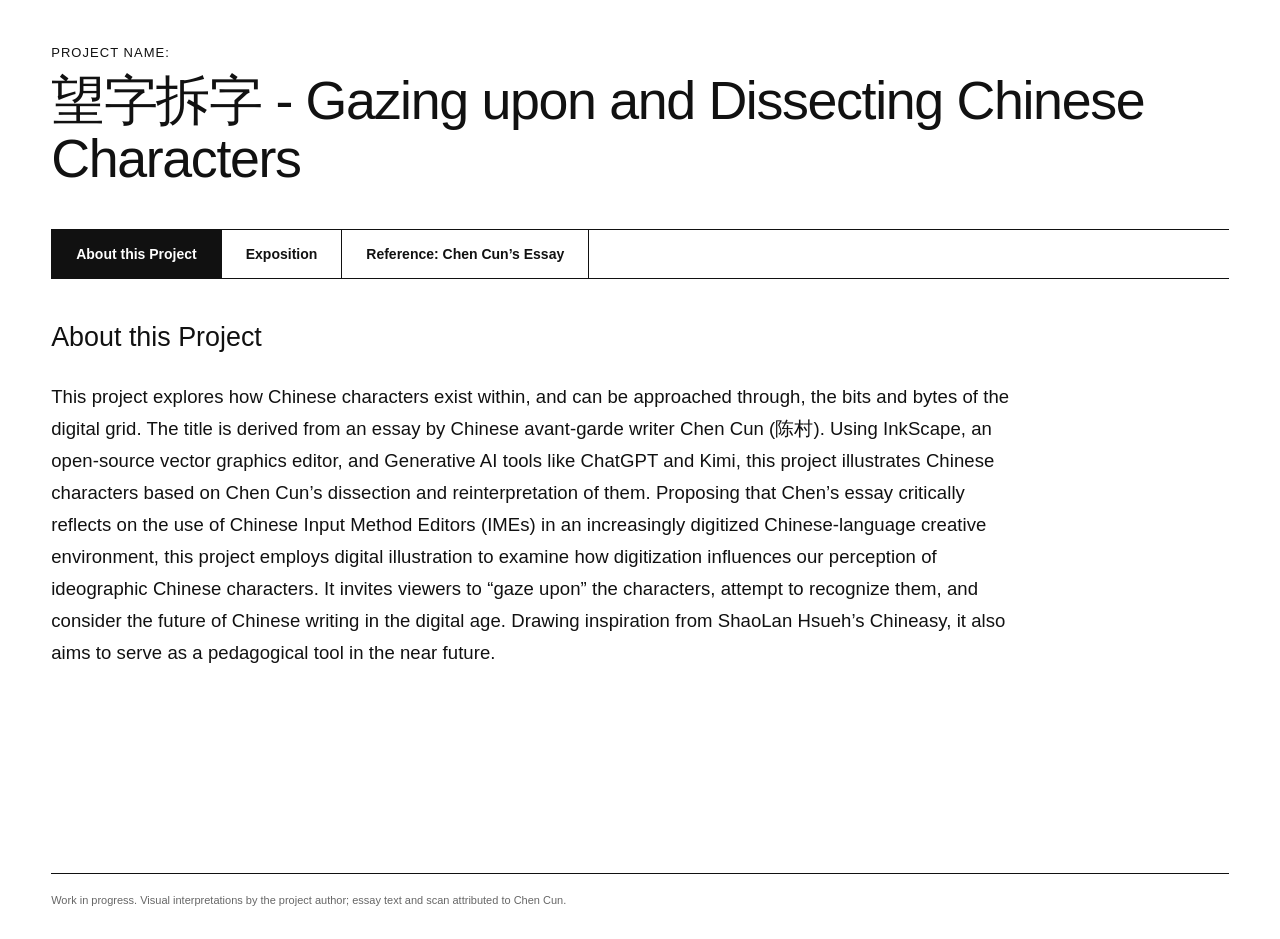
==== index.html @ f2b45649 "Add website files to repository root Add website files to repository root" ====
<!doctype html>
<html lang="en">
<head>
  <meta charset="utf-8" />
  <meta name="viewport" content="width=device-width, initial-scale=1" />
  <meta name="description" content="望字拆字 - Gazing upon and Dissecting Chinese Characters, a digital illustration and artistic research project." />
  <title>望字拆字 - Gazing upon and Dissecting Chinese Characters</title>
  <link rel="stylesheet" href="./styles.css" />
  <script src="./app.js" defer></script>
</head>
<body>
  <header class="site-header">
    <div class="title-block">
      <p class="project-label">Project name:</p>
      <h1>望字拆字 - Gazing upon and Dissecting Chinese Characters</h1>
    </div>

    <nav class="tab-bar" aria-label="Project sections" role="tablist">
      <button class="tab-button is-active" id="tab-about" type="button" role="tab" aria-selected="true" aria-controls="panel-about" data-tab="about">About this Project</button>
      <button class="tab-button" id="tab-exposition" type="button" role="tab" aria-selected="false" aria-controls="panel-exposition" data-tab="exposition">Exposition</button>
      <button class="tab-button" id="tab-reference" type="button" role="tab" aria-selected="false" aria-controls="panel-reference" data-tab="reference">Reference: Chen Cun’s Essay</button>
    </nav>
  </header>

  <main class="site-main">
    <section class="tab-panel about-panel" id="panel-about" role="tabpanel" tabindex="0" aria-labelledby="tab-about" data-panel="about">
      <h2>About this Project</h2>
      <div class="about-copy">
        <p>This project explores how Chinese characters exist within, and can be approached through, the bits and bytes of the digital grid. The title is derived from an essay by Chinese avant-garde writer Chen Cun (陈村). Using InkScape, an open-source vector graphics editor, and Generative AI tools like ChatGPT and Kimi, this project illustrates Chinese characters based on Chen Cun’s dissection and reinterpretation of them. Proposing that Chen’s essay critically reflects on the use of Chinese Input Method Editors (IMEs) in an increasingly digitized Chinese-language creative environment, this project employs digital illustration to examine how digitization influences our perception of ideographic Chinese characters. It invites viewers to “gaze upon” the characters, attempt to recognize them, and consider the future of Chinese writing in the digital age. Drawing inspiration from ShaoLan Hsueh’s Chineasy, it also aims to serve as a pedagogical tool in the near future.</p>
      </div>
    </section>

    <section class="tab-panel exposition-panel" id="panel-exposition" role="tabpanel" tabindex="0" aria-labelledby="tab-exposition" data-panel="exposition" hidden>
      <h2>Exposition</h2>
      <p class="section-intro">Five preliminary visual studies, presented in the order in which the characters appear in Chen Cun’s essay.</p>

      <div class="exposition-grid">
        <article class="exposition-item">
          <figure class="artwork-frame"><img src="./assets/images/C001_yi.webp" alt="Conceptual illustration for the Chinese character 一" loading="eager" /></figure>
          <div class="work-text"><h3 lang="zh-Hans">一</h3><p lang="zh-Hans">在中国人看来，一是基本的、起初的。所以平，所以深长，道生一。一生二，二生三，三生万物。西人的1是站着的。不牢靠但较有动感。一，它允许二三叠起来，有积累的快乐。西人的1，是数字的魔术，所有的阿拉伯数字，都是1的变体。</p></div>
        </article>

        <article class="exposition-item">
          <figure class="artwork-frame"><img src="./assets/images/C002_ren.webp" alt="Conceptual illustration for the Chinese character 人" loading="lazy" /></figure>
          <div class="work-text"><h3 lang="zh-Hans">人</h3><p lang="zh-Hans">几乎没有比它更简单的字了。一撇一捺，是个稍息的姿势。人的头被忽略了，手被忽略了。我们最看重的东西居然可以不算。造字的时候，仓颉注重的是人的直立，这是人的最显著的特征了。人，很舒展，写起来特别舒服。</p></div>
        </article>

        <article class="exposition-item">
          <figure class="artwork-frame"><img src="./assets/images/C003_huo.webp" alt="Conceptual illustration for the Chinese character 火" loading="lazy" /></figure>
          <div class="work-text"><h3 lang="zh-Hans">火</h3><p lang="zh-Hans">在人的耳朵那儿弄出两点，代表两朵小火苗。真是喜气洋洋的。那两点悬在半空，上不巴天，下不着地，飘飘忽忽的，很传神。</p></div>
        </article>

        <article class="exposition-item">
          <figure class="artwork-frame"><img src="./assets/images/C004_da.webp" alt="Conceptual illustration for the Chinese character 大" loading="lazy" /></figure>
          <div class="work-text"><h3 lang="zh-Hans">大</h3><p lang="zh-Hans">人的两手侧平举，就大了。大总是源于扩张。似乎是人伸懒腰的样子。</p></div>
        </article>

        <article class="exposition-item">
          <figure class="artwork-frame"><img src="./assets/images/C005_qi.webp" alt="Conceptual illustration for the Chinese character 妻" loading="lazy" /></figure>
          <div class="work-text"><h3 lang="zh-Hans">妻</h3><p lang="zh-Hans">女的上面是事啊。女人的头上顶着那么多的事情，一眼望过去数也数不清。</p></div>
        </article>
      </div>
    </section>

    <section class="tab-panel reference-panel" id="panel-reference" role="tabpanel" tabindex="0" aria-labelledby="tab-reference" data-panel="reference" hidden>
      <div class="reference-heading-row">
        <div><h2>Reference: Chen Cun’s Essay</h2><p>陈村：《望字拆字》</p></div>
        <a class="pdf-link" href="./assets/reference/Chen_Cun_Wangzi_Chaizi.pdf" target="_blank" rel="noopener">Open PDF in a new tab</a>
      </div>
      <div class="pdf-shell">
        <object class="pdf-object" data="./assets/reference/Chen_Cun_Wangzi_Chaizi.pdf#view=FitH" type="application/pdf" aria-label="Chen Cun's essay 望字拆字">
          <p>Your browser cannot display the embedded PDF. <a href="./assets/reference/Chen_Cun_Wangzi_Chaizi.pdf">Open or download the essay PDF.</a></p>
        </object>
      </div>
      <p class="mobile-pdf-note">On some mobile browsers, the PDF opens more reliably in a separate tab using the link above.</p>
    </section>
  </main>

  <footer class="site-footer"><p>Work in progress. Visual interpretations by the project author; essay text and scan attributed to Chen Cun.</p></footer>
</body>
</html>
---- styles.css ----
:root {
  --black: #111111;
  --white: #ffffff;
  --gray-1: #f2f2f2;
  --gray-3: #666666;
  --page-width: 1500px;
  --gutter: clamp(20px, 4vw, 64px);
}

* { box-sizing: border-box; }
html { scroll-behavior: smooth; }
body {
  margin: 0;
  min-width: 320px;
  color: var(--black);
  background: var(--white);
  font-family: Arial, Helvetica, "PingFang SC", "Microsoft YaHei", sans-serif;
  -webkit-font-smoothing: antialiased;
  text-rendering: optimizeLegibility;
}
button, a { color: inherit; }

.site-header {
  width: min(100%, var(--page-width));
  margin: 0 auto;
  padding: 46px var(--gutter) 0;
}
.title-block { max-width: 1180px; }
.project-label {
  margin: 0 0 12px;
  font-size: 13px;
  line-height: 1;
  letter-spacing: .08em;
  text-transform: uppercase;
}
h1 {
  margin: 0;
  max-width: 1150px;
  font-size: clamp(32px, 4.2vw, 62px);
  font-weight: 500;
  line-height: 1.08;
  letter-spacing: -.025em;
}

.tab-bar {
  display: flex;
  align-items: stretch;
  width: 100%;
  margin-top: 42px;
  border-top: 1px solid var(--black);
  border-bottom: 1px solid var(--black);
  overflow-x: auto;
  scrollbar-width: thin;
}
.tab-button {
  flex: 0 0 auto;
  min-height: 48px;
  padding: 11px 24px;
  border: 0;
  border-right: 1px solid var(--black);
  border-radius: 0;
  background: var(--white);
  font: inherit;
  font-size: 14px;
  font-weight: 600;
  white-space: nowrap;
  cursor: pointer;
}
.tab-button:first-child { border-left: 1px solid var(--black); }
.tab-button:hover, .tab-button:focus-visible { background: var(--gray-1); outline: none; }
.tab-button.is-active { background: var(--black); color: var(--white); }

.site-main {
  width: min(100%, var(--page-width));
  min-height: 66vh;
  margin: 0 auto;
  padding: 42px var(--gutter) 76px;
}
.tab-panel:focus { outline: none; }
.tab-panel[hidden] { display: none; }
.tab-panel h2 {
  margin: 0 0 28px;
  font-size: clamp(24px, 2.1vw, 34px);
  font-weight: 500;
  line-height: 1.2;
}

.about-panel { max-width: 1080px; }
.about-copy { max-width: 970px; }
.about-copy p {
  margin: 0;
  font-size: clamp(17px, 1.45vw, 21px);
  line-height: 1.72;
  letter-spacing: .003em;
}
.section-intro {
  max-width: 760px;
  margin: -12px 0 38px;
  color: var(--gray-3);
  font-size: 14px;
  line-height: 1.6;
}

.exposition-grid {
  display: grid;
  grid-template-columns: repeat(2, minmax(0, 1fr));
  column-gap: clamp(26px, 4vw, 66px);
  row-gap: 58px;
  align-items: start;
}
.exposition-item {
  display: grid;
  grid-template-columns: minmax(0, 1.4fr) minmax(150px, .78fr);
  align-items: start;
  gap: clamp(16px, 2vw, 28px);
  padding-top: 16px;
  border-top: 1px solid var(--black);
}
.artwork-frame { margin: 0; background: var(--white); }
.artwork-frame img {
  display: block;
  width: 100%;
  height: auto;
  aspect-ratio: 4 / 5;
  object-fit: contain;
  background: var(--white);
}
.work-text { min-width: 0; padding-top: 2px; }
.work-text h3 {
  margin: 0 0 22px;
  font-family: SimHei, "Heiti SC", "Noto Sans CJK SC", "PingFang SC", sans-serif;
  font-size: 36pt;
  font-weight: 700;
  line-height: 1;
}
.work-text p {
  margin: 0;
  font-family: SimSun, "Songti SC", STSong, "Noto Serif CJK SC", serif;
  font-size: 13pt;
  line-height: 1.72;
  text-align: justify;
  text-justify: inter-ideograph;
}

.reference-heading-row {
  display: flex;
  align-items: end;
  justify-content: space-between;
  gap: 24px;
  margin-bottom: 24px;
}
.reference-heading-row h2 { margin-bottom: 8px; }
.reference-heading-row p {
  margin: 0;
  font-family: SimSun, "Songti SC", STSong, "Noto Serif CJK SC", serif;
  font-size: 15pt;
}
.pdf-link {
  flex: 0 0 auto;
  padding: 10px 14px;
  border: 1px solid var(--black);
  text-decoration: none;
  font-size: 13px;
  font-weight: 600;
}
.pdf-link:hover, .pdf-link:focus-visible { background: var(--black); color: var(--white); outline: none; }
.pdf-shell {
  width: 100%;
  height: min(82vh, 1050px);
  min-height: 620px;
  border: 1px solid var(--black);
  background: var(--gray-1);
}
.pdf-object { display: block; width: 100%; height: 100%; border: 0; }
.mobile-pdf-note { margin: 12px 0 0; color: var(--gray-3); font-size: 12px; line-height: 1.5; }

.site-footer {
  width: min(100%, var(--page-width));
  margin: 0 auto;
  padding: 0 var(--gutter) 30px;
}
.site-footer p {
  margin: 0;
  padding-top: 18px;
  border-top: 1px solid var(--black);
  color: var(--gray-3);
  font-size: 11px;
  line-height: 1.5;
}

@media (max-width: 1120px) {
  .exposition-grid { grid-template-columns: 1fr; }
  .exposition-item { grid-template-columns: minmax(0, 1.35fr) minmax(210px, .65fr); }
}
@media (max-width: 720px) {
  .site-header { padding-top: 28px; }
  .project-label { font-size: 11px; }
  h1 { font-size: 33px; }
  .tab-bar { margin-top: 28px; }
  .tab-button { padding-inline: 16px; font-size: 13px; }
  .site-main { padding-top: 30px; }
  .about-copy p { font-size: 17px; }
  .exposition-item { grid-template-columns: 1fr; gap: 16px; }
  .work-text { display: grid; grid-template-columns: 72px minmax(0, 1fr); align-items: start; gap: 16px; }
  .work-text h3 { margin: 0; font-size: 32pt; }
  .work-text p { font-size: 12.5pt; }
  .reference-heading-row { align-items: start; flex-direction: column; }
  .pdf-shell { height: 72vh; min-height: 480px; }
}
@media (prefers-reduced-motion: reduce) { html { scroll-behavior: auto; } }
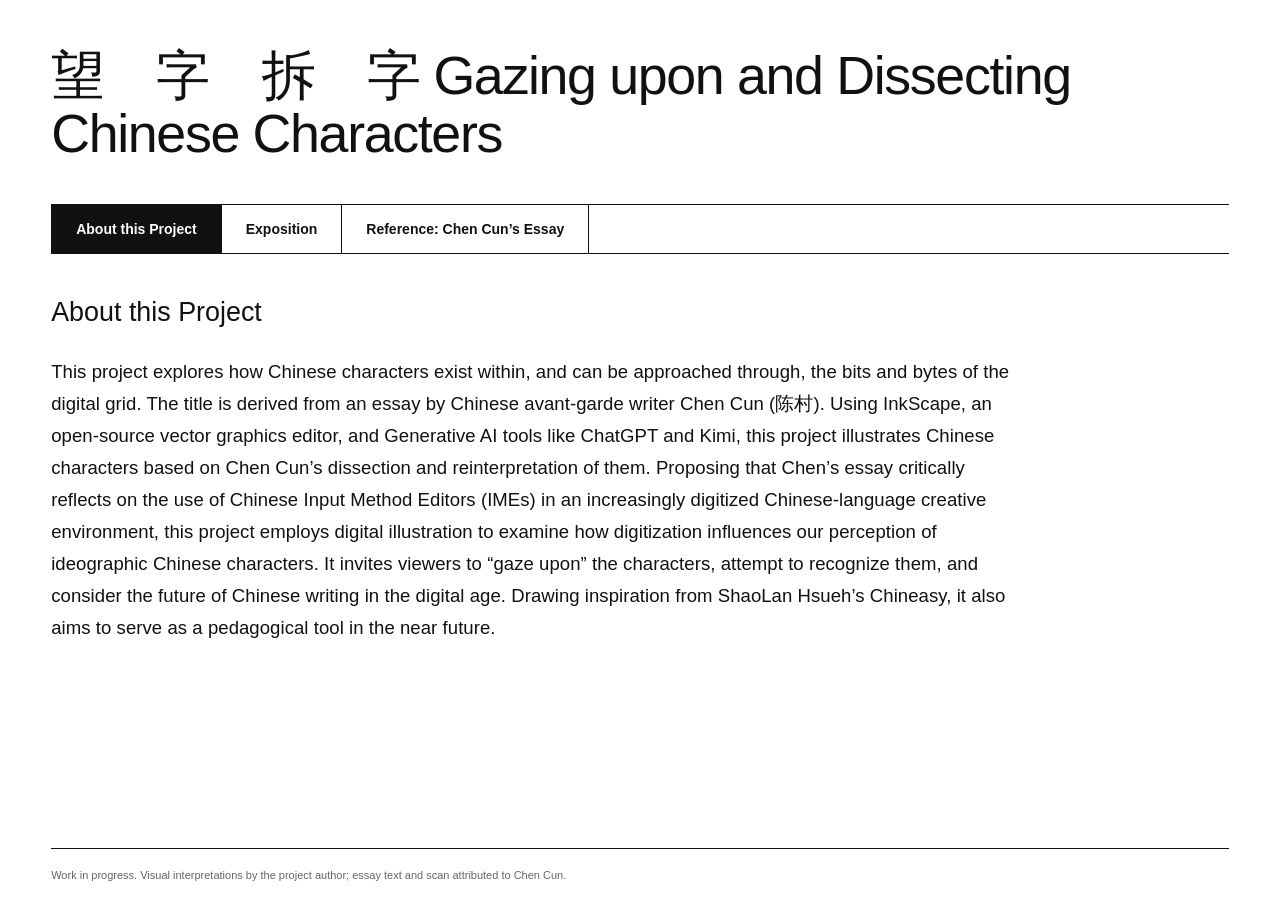
==== commit 8b334d2c: "Update project title structure in index.html Restyle bilingual project title" ====
--- a/index.html
+++ b/index.html
@@ -11,9 +11,19 @@
 <body>
   <header class="site-header">
     <div class="title-block">
-      <p class="project-label">Project name:</p>
-      <h1>望字拆字 - Gazing upon and Dissecting Chinese Characters</h1>
-    </div>
+  <h1 class="project-title">
+    <span
+      class="project-title-zh"
+      lang="zh-Hans"
+      aria-label="望字拆字"
+    >望　字　拆　字</span>
+
+    <span
+      class="project-title-en"
+      lang="en"
+    >Gazing upon and Dissecting Chinese Characters</span>
+  </h1>
+</div>
 
     <nav class="tab-bar" aria-label="Project sections" role="tablist">
       <button class="tab-button is-active" id="tab-about" type="button" role="tab" aria-selected="true" aria-controls="panel-about" data-tab="about">About this Project</button>
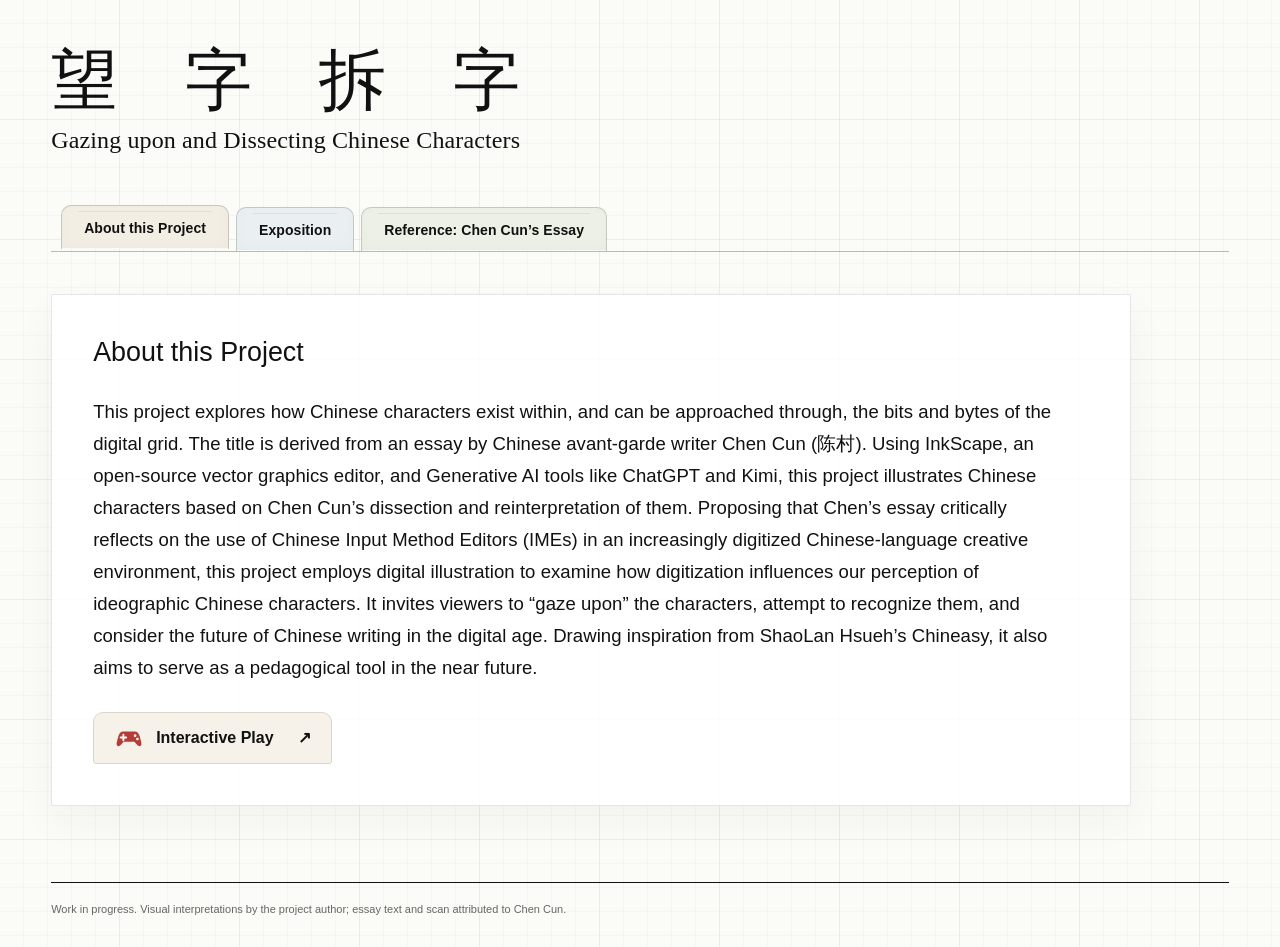
==== commit 9d6fb508: "Add interactive play entry to below project description Added an interactive play entry section with" ====
--- a/index.html
+++ b/index.html
@@ -37,6 +37,37 @@
       <h2>About this Project</h2>
       <div class="about-copy">
         <p>This project explores how Chinese characters exist within, and can be approached through, the bits and bytes of the digital grid. The title is derived from an essay by Chinese avant-garde writer Chen Cun (陈村). Using InkScape, an open-source vector graphics editor, and Generative AI tools like ChatGPT and Kimi, this project illustrates Chinese characters based on Chen Cun’s dissection and reinterpretation of them. Proposing that Chen’s essay critically reflects on the use of Chinese Input Method Editors (IMEs) in an increasingly digitized Chinese-language creative environment, this project employs digital illustration to examine how digitization influences our perception of ideographic Chinese characters. It invites viewers to “gaze upon” the characters, attempt to recognize them, and consider the future of Chinese writing in the digital age. Drawing inspiration from ShaoLan Hsueh’s Chineasy, it also aims to serve as a pedagogical tool in the near future.</p>
+        <!-- INTERACTIVE PLAY ENTRY — START -->
+<div class="interactive-play-entry" style="margin-top:28px;">
+  <a href="./interactive-play.html"
+     style="display:inline-flex; align-items:center; gap:12px;
+            padding:13px 20px;
+            border:1px solid #d9d6cc;
+            border-radius:10px 10px 3px 3px;
+            background:#f7f2e9; color:#111;
+            text-decoration:none;
+            font-family:-apple-system,BlinkMacSystemFont,'Segoe UI',sans-serif;
+            font-size:16px; font-weight:600; line-height:1.4;">
+
+    <svg viewBox="0 0 32 24"
+         width="30" height="24"
+         aria-hidden="true" focusable="false">
+      <path
+        d="M10 5h12c3 0 4.5 2 5.5 5.3l1.7 7.1c.7 3.1-2.5 4.5-4.4 2.1L21.7 16H10.3l-3.1 3.5c-1.9 2.4-5.1 1-4.4-2.1l1.7-7.1C5.5 7 7 5 10 5Z"
+        fill="#b63d37"/>
+      <path
+        d="M10 8.5v6M7 11.5h6"
+        stroke="white" stroke-width="2"
+        stroke-linecap="round"/>
+      <circle cx="22.5" cy="9.5" r="1.4" fill="white"/>
+      <circle cx="25" cy="13" r="1.4" fill="white"/>
+    </svg>
+
+    <span>Interactive Play</span>
+    <span aria-hidden="true" style="margin-left:12px;">↗</span>
+  </a>
+</div>
+<!-- INTERACTIVE PLAY ENTRY — END -->
       </div>
     </section>
 
--- a/styles.css
+++ b/styles.css
@@ -25,21 +25,45 @@
   margin: 0 auto;
   padding: 46px var(--gutter) 0;
 }
-.title-block { max-width: 1180px; }
-.project-label {
-  margin: 0 0 12px;
-  font-size: 13px;
-  line-height: 1;
-  letter-spacing: .08em;
-  text-transform: uppercase;
-}
-h1 {
-  margin: 0;
-  max-width: 1150px;
-  font-size: clamp(32px, 4.2vw, 62px);
-  font-weight: 500;
-  line-height: 1.08;
-  letter-spacing: -.025em;
+.title-block {
+  display: inline-block;
+  max-width: 100%;
+}
+
+.project-title {
+  display: inline-flex;
+  flex-direction: column;
+  align-items: flex-start;
+  margin: 0;
+  font-weight: 400;
+}
+
+.project-title-zh {
+  display: block;
+  white-space: nowrap;
+  font-family:
+    KaiTi,
+    "Kaiti SC",
+    STKaiti,
+    "楷体",
+    serif;
+  font-size: 50pt;
+  font-weight: 400;
+  line-height: 1.05;
+}
+
+.project-title-en {
+  display: block;
+  margin-top: 12px;
+  white-space: nowrap;
+  font-family:
+    Garamond,
+    "EB Garamond",
+    "Times New Roman",
+    serif;
+  font-weight: 400;
+  line-height: 1.05;
+  letter-spacing: .005em;
 }
 
 .tab-bar {
@@ -194,8 +218,14 @@
 }
 @media (max-width: 720px) {
   .site-header { padding-top: 28px; }
-  .project-label { font-size: 11px; }
-  h1 { font-size: 33px; }
+
+  .project-title-zh {
+    font-size: 34pt;
+  }
+
+  .project-title-en {
+    margin-top: 8px;
+  }
   .tab-bar { margin-top: 28px; }
   .tab-button { padding-inline: 16px; font-size: 13px; }
   .site-main { padding-top: 30px; }
@@ -208,3 +238,218 @@
   .pdf-shell { height: 72vh; min-height: 480px; }
 }
 @media (prefers-reduced-motion: reduce) { html { scroll-behavior: auto; } }
+
+/* 2) File-folder / bookmark style menu bar */
+.tab-bar {
+  position: relative;
+  display: flex;
+  align-items: flex-end;
+  gap: 7px;
+  width: 100%;
+  margin-top: 42px;
+  padding: 12px 10px 0;
+  border-top: 0;
+  border-bottom: 1px solid rgba(17, 17, 17, 0.28);
+  background: transparent;
+  overflow-x: auto;
+  scrollbar-width: thin;
+}
+
+.tab-button,
+.tab-button:first-child {
+  position: relative;
+  flex: 0 0 auto;
+  min-height: 44px;
+  padding: 10px 22px 9px;
+  border: 1px solid rgba(17, 17, 17, 0.18);
+  border-bottom: 0;
+  border-radius: 10px 10px 0 0;
+  color: #111111;
+  font: inherit;
+  font-size: 14px;
+  font-weight: 600;
+  letter-spacing: 0.005em;
+  white-space: nowrap;
+  cursor: pointer;
+  box-shadow:
+    0 -1px 0 rgba(255, 255, 255, 0.75) inset,
+    0 -4px 12px rgba(40, 45, 50, 0.025) inset;
+  transition:
+    transform 150ms ease,
+    background-color 150ms ease,
+    box-shadow 150ms ease;
+}
+
+/* Three deliberately pale bookmark tints */
+.tab-button:nth-child(1) {
+  background: #f3eee3; /* warm paper */
+}
+
+.tab-button:nth-child(2) {
+  background: #eaf0f1; /* pale blue-gray */
+}
+
+.tab-button:nth-child(3) {
+  background: #edf0e7; /* pale sage */
+}
+
+.tab-button:hover,
+.tab-button:focus-visible {
+  color: #111111;
+  filter: brightness(0.985);
+  outline: none;
+  transform: translateY(-2px);
+}
+
+/* Active tab stays light, not black, so black typography remains dominant */
+.tab-button.is-active {
+  color: #111111;
+  background: #fffdf8;
+  border-color: rgba(17, 17, 17, 0.28);
+  border-bottom: 1px solid #fffdf8;
+  margin-bottom: -1px;
+  transform: translateY(-3px);
+  box-shadow:
+    0 -3px 12px rgba(40, 45, 50, 0.055),
+    0 1px 0 rgba(255, 255, 255, 0.9) inset;
+}
+
+/* Optional tiny 'index-card' accent along the top edge */
+.tab-button::after {
+  content: "";
+  position: absolute;
+  left: 16px;
+  right: 16px;
+  top: 5px;
+  height: 1px;
+  background: rgba(17, 17, 17, 0.07);
+}
+
+/* Keep text and image areas clean */
+.artwork-frame,
+.artwork-frame img {
+  background: #ffffff;
+}
+
+/* Reference PDF still reads as a white workspace sheet */
+.pdf-shell {
+  background: rgba(255, 255, 255, 0.96);
+}
+
+/* Mobile: preserve the tab metaphor while allowing horizontal scroll */
+@media (max-width: 720px) {
+  .tab-bar {
+    margin-top: 28px;
+    gap: 5px;
+    padding-inline: 4px;
+  }
+
+  .tab-button,
+  .tab-button:first-child {
+    min-height: 42px;
+    padding: 9px 15px 8px;
+    font-size: 13px;
+    border-radius: 8px 8px 0 0;
+  }
+
+  .tab-panel {
+    padding: 24px 20px;
+  }
+}
+
+/* =========================================================
+   STEP 2 — Digital workspace background + pale file tabs
+   Paste this block at the VERY END of styles.css
+   ========================================================= */
+
+/* 1) Subtle digital-workspace background */
+body {
+  background-color: #fbfbf8;
+  background-image:
+    linear-gradient(rgba(72, 84, 94, 0.032) 1px, transparent 1px),
+    linear-gradient(90deg, rgba(72, 84, 94, 0.032) 1px, transparent 1px),
+    linear-gradient(rgba(72, 84, 94, 0.052) 1px, transparent 1px),
+    linear-gradient(90deg, rgba(72, 84, 94, 0.052) 1px, transparent 1px);
+  background-size:
+    24px 24px,
+    24px 24px,
+    120px 120px,
+    120px 120px;
+  background-position: -1px -1px;
+}
+
+/* Keep the header visually light over the workspace grid */
+.site-header {
+  position: relative;
+}
+
+/* A quiet white workspace sheet behind page content */
+.tab-panel {
+  background: rgba(255, 255, 255, 0.88);
+  border: 1px solid rgba(17, 17, 17, 0.10);
+  border-radius: 2px;
+  padding: clamp(28px, 3.2vw, 48px);
+  box-shadow:
+    0 16px 40px rgba(41, 48, 54, 0.045),
+    0 1px 0 rgba(255, 255, 255, 0.92) inset;
+}
+
+/* 2) File-folder / bookmark style menu bar */
+.tab-bar {
+  position: relative;
+  display: flex;
+  align-items: flex-end;
+  gap: 7px;
+  width: 100%;
+  margin-top: 42px;
+  padding: 12px 10px 0;
+  border-top: 0;
+  border-bottom: 1px solid rgba(17, 17, 17, 0.28);
+  background: transparent;
+  overflow-x: auto;
+  scrollbar-width: thin;
+}
+
+.tab-button,
+.tab-button:first-child {
+  position: relative;
+  flex: 0 0 auto;
+  min-height: 44px;
+  padding: 10px 22px 9px;
+  border: 1px solid rgba(17, 17, 17, 0.18);
+  border-bottom: 0;
+  border-radius: 10px 10px 0 0;
+  color: #111111;
+  font: inherit;
+  font-size: 14px;
+  font-weight: 600;
+  letter-spacing: 0.005em;
+  white-space: nowrap;
+  cursor: pointer;
+  box-shadow:
+    0 -1px 0 rgba(255, 255, 255, 0.75) inset,
+    0 -4px 12px rgba(40, 45, 50, 0.025) inset;
+  transition:
+    transform 150ms ease,
+    background-color 150ms ease,
+    box-shadow 150ms ease;
+}
+
+/* Three deliberately pale bookmark tints */
+.tab-button:nth-child(1) {
+  background: #f3eee3; /* warm paper */
+}
+
+.tab-button:nth-child(2) {
+  background: #eaf0f1; /* pale blue-gray */
+}
+
+.tab-button:nth-child(3) {
+  background: #edf0e7; /* pale sage */
+}
+
+.tab-button:hover,
+.tab-button:focus-visible {
+  color: #111111;
+  filter: brightness(0.985);
+  outline: none;
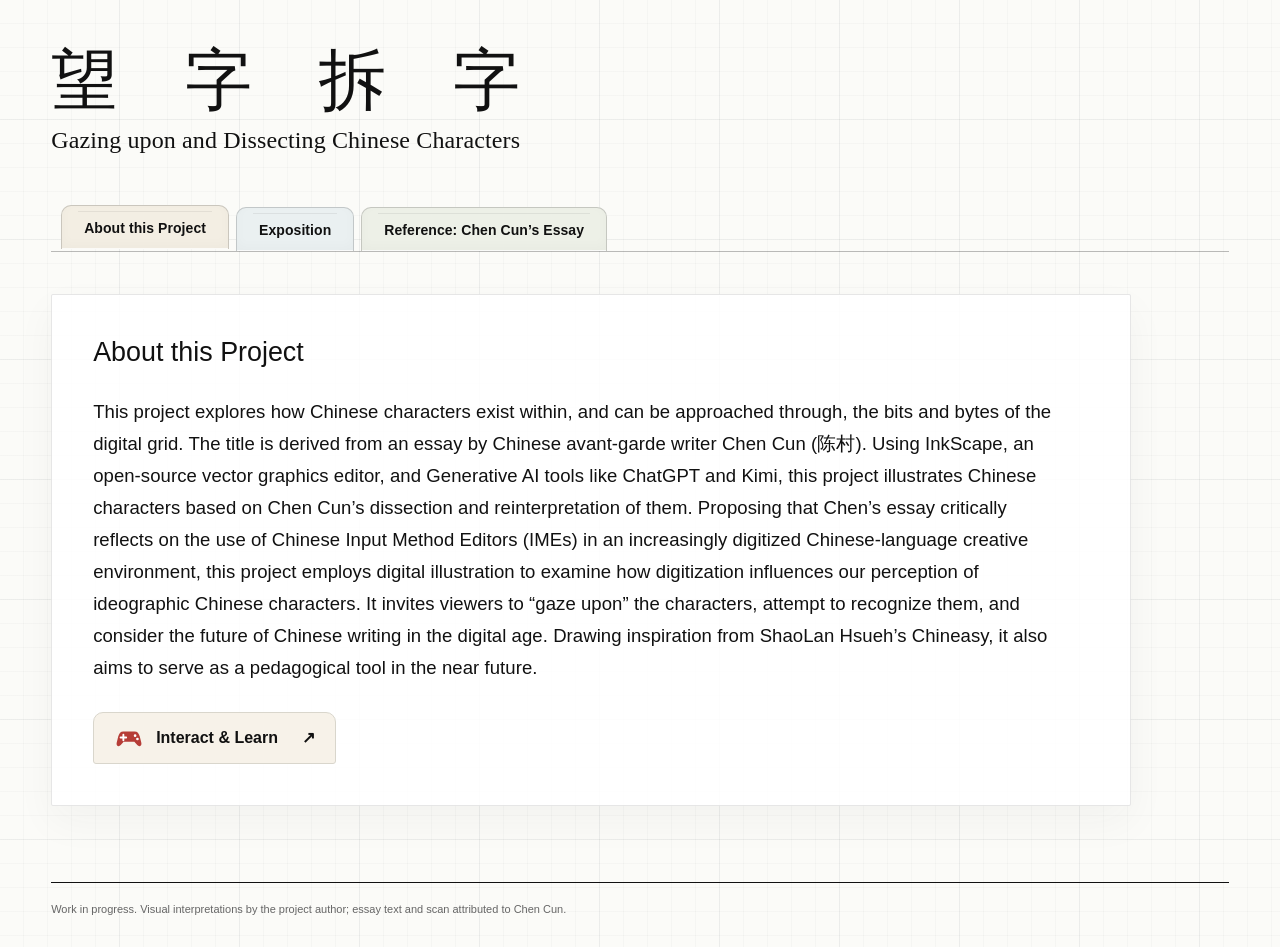
==== commit 06644dd6: "Update tab from 'Interactive Play' to 'Interact & Learn' rename homepage link to Interact & Learn" ====
--- a/index.html
+++ b/index.html
@@ -63,7 +63,7 @@
       <circle cx="25" cy="13" r="1.4" fill="white"/>
     </svg>
 
-    <span>Interactive Play</span>
+    <span>Interact &amp; Learn</span>
     <span aria-hidden="true" style="margin-left:12px;">↗</span>
   </a>
 </div>
